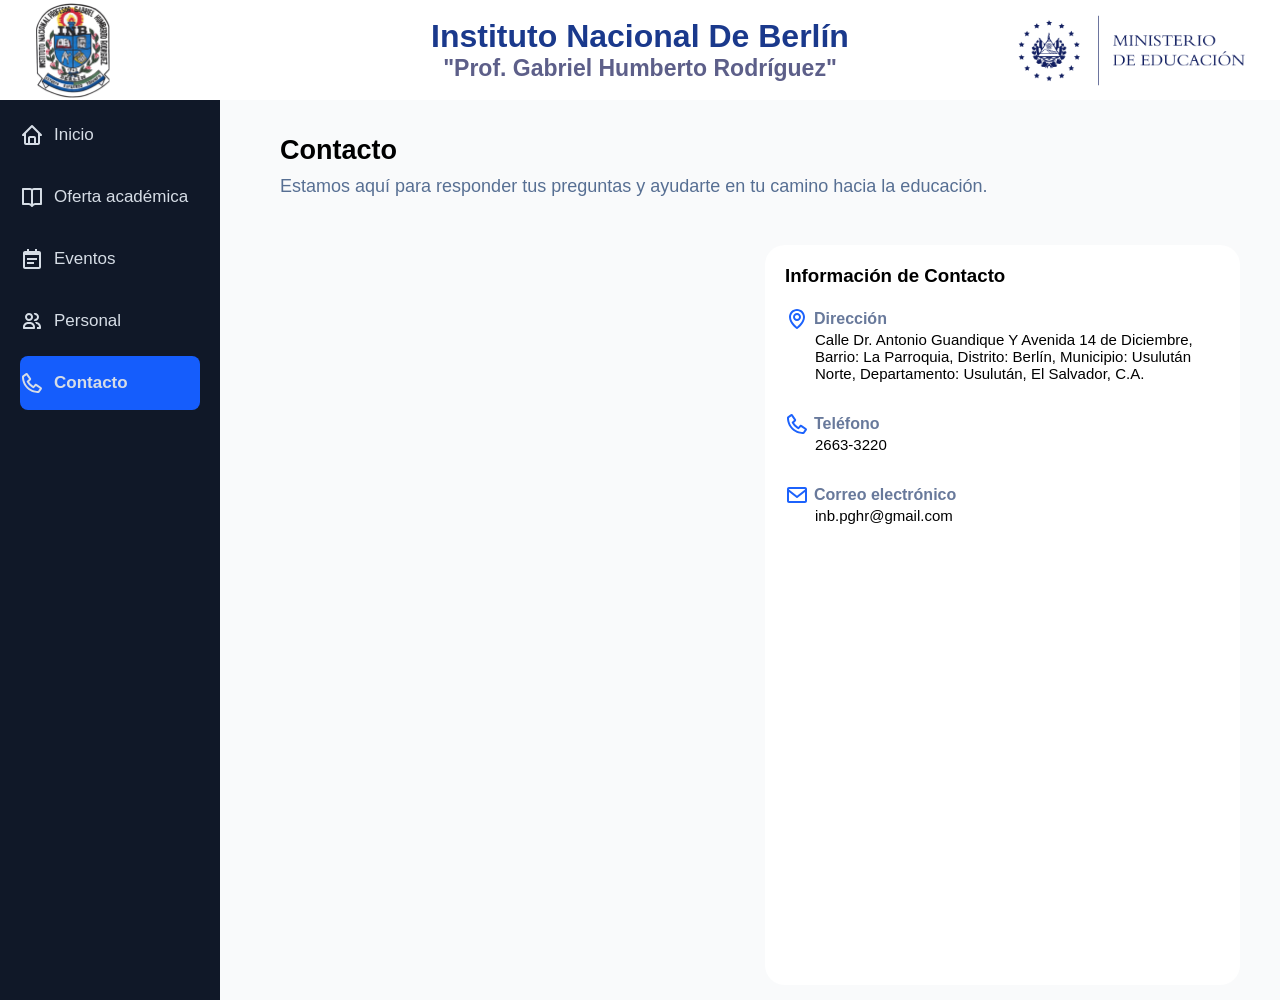
==== contacto.html @ c7dd3404 "Add files via upload" ====
<!DOCTYPE html>
<html lang="es">
<head>
    <meta charset="UTF-8">
    <meta name="viewport" content="width=device-width, initial-scale=1.0">
    <title>INB</title>
    <link rel="stylesheet" href="css/styles.css">
    <link rel="shortcut icon" href="images/favicon.png" type="image/png">
</head>

<body class="layout">
    <header class="header">

        <img class="logo_inb logo" src="images/inb_logo.png" alt="Logo del instituto nacional de berlin profesor gabriel humberto rodriguez">
        
        <div class="nombre_institucion">
            <h1>Instituto Nacional De Berlín</h1>
            <h2>"Prof. Gabriel Humberto Rodríguez"</h2>
        </div>
        
        <img class="logo_mined logo" src="images/mined_sv.png" alt="Logo del MINED El Salvador">

        <button class="menu_toggle" aria-label="Abrir menú">
            ☰
        </button>
    </header>

    <nav class="menu_lateral">
        <ul>
            <li><a href="index.html"> <img src="images/inicio.svg" alt="inicio"> Inicio</a></li>
            <li><a href="oferta-academica.html"> <img src="images/oferta_academica.svg" alt="oferta academica"> Oferta académica</a></li>
            <li><a href="eventos.html"> <img src="images/eventos.svg" alt="eventos"> Eventos</a></li>
            <li><a href="personal.html"> <img src="images/personal.svg" alt="personal"> Personal</a></li>
            <li><a class="active" href="#"> <img src="images/contacto.svg" alt="contacto"> Contacto</a></li>
        </ul>
    </nav>
    
    <main class="contenido_contacto">
        
        <section class="contacto_descripcion">
            <h2>Contacto</h2>
            <p>Estamos aquí para responder tus preguntas y ayudarte en tu camino hacia la educación.</p>
        </section>
        
        <section class="info_contacto">
            <h3>Información de Contacto</h3>
            
            <h4> <img src="images/direccion.svg" alt="direccion"> Dirección</h4>
            <p>Calle Dr. Antonio Guandique Y Avenida 14 de Diciembre, Barrio: La Parroquia, Distrito: Berlín, Municipio: Usulután Norte, Departamento: Usulután, El Salvador, C.A.</p>
            
            <h4> <img src="images/telefono.svg" alt="contacto"> Teléfono</h4>
            <p>2663-3220</p>
            
            <h4> <img src="images/correo.svg" alt="correo electronico"> Correo electrónico</h4>
            <p>inb.pghr@gmail.com</p>      
        </section>
        
        <section class="mapa">
            <iframe src="https://www.google.com/maps/embed?pb=!1m18!1m12!1m3!1d3879.609036687042!2d-88.5283586!3d13.498172!2m3!1f0!2f0!3f0!3m2!1i1024!2i768!4f13.1!3m3!1m2!1s0x8f7b4b3cc3d7eb8f%3A0x97691fcb3e948eec!2sInstituto%20Nacional%20De%20Berl%C3%ADn.%20Prof.%20Gabriel%20Humberto%20Rodriguez!5e0!3m2!1ses!2ssv!4v1771269172044!5m2!1ses!2ssv" style="border:0;" allowfullscreen="" loading="lazy" referrerpolicy="no-referrer-when-downgrade"></iframe>
        </section>
        
    </main>
    <script src="js/script.js"></script>
</body>
</html>
---- css/styles.css ----
* {
    margin: 0;
}

body {
    background-color: #F9FAFB;
}

.layout {
    display: grid;
    grid-template-columns: 1fr;
    grid-template-rows: 100px 1fr;
    grid-template-areas: "header"
                         "contenido";
    min-height: 100vh;
}

.header { grid-area: header; }
.contenido { grid-area: contenido; }

.header {
    background-color: #fff;
    position: relative;
    display: flex;
    align-items: center;
    justify-content: center;
    padding: 12px 16px;
}

.logo {
    position: absolute;
    max-height: 48px;
    width: auto;
}

.logo_inb {
    left: 16px;
}

.logo_mined {
    right: 8px;
    width: 80px;
}

.nombre_institucion {
    font-family: Arial, Helvetica, sans-serif;
    font-size: 8px;
}

.nombre_institucion h1 {
    color: #1A398C;
    text-align: center;
}

.nombre_institucion h2 {
    color: #5D5F89;
    text-align: center;
}

/* Sección del menú */

.menu_lateral {
    position: absolute;
    top: 100px; /* altura del header */
    left: 0;
    width: 100%;
    background: #101828;
    display: none;
    z-index: 1000;
}

.menu_lateral.active {
    display: block;
}

.menu_toggle {
    position: absolute;
    top: 55px;
    right: 10px;
    background: none;
    border: none;
    font-size: 28px;
    cursor: pointer;
}

.menu_lateral ul {
    list-style: none;
    padding: 0 0 10px 20px;
}

.menu_lateral a {
    color: #D6DDE6;
    font-family: Arial, Helvetica, sans-serif;
    display: flex;
    align-items: center;
    gap: 10px;
    text-decoration: none;
    padding: 15px 0 15px 0;
    margin-top: 8px;
    border-radius: 8px;
}

.menu_lateral a.active {
    background-color: #155DFC;
    font-weight: 600;
    margin-right: 20px;
}

/* Sección de Inicio */

.bienvenida {
    background-image: linear-gradient(rgba(0, 0, 0, 0.6)), url(../images/inb_fondo.jpg);
    background-size: cover;
    background-position: center;
    background-repeat: no-repeat;
    min-height: 300px;
    display: flex;
    flex-direction: column;
    justify-content: center;
    align-items: center;
    color: #FFFFFF;
    text-align: center;
}

.bienvenida h2 {
    font-family: Arial, Helvetica, sans-serif;
    font-size: 30px;
    margin: 5px;
}

.bienvenida p {
    font-family: Arial, Helvetica, sans-serif;
    font-size: 20px;
    margin: 1px;
}

.contenedor_tarjetas {
    display: grid;
    gap: 40px;
    padding: 32px 16px;
}

.contenedor_mision {
    background-color: #FFFFFF;
    padding: 20px;
    border-radius: 10px;
}

.contenedor_mision h2 {
    font-family: Arial, Helvetica, sans-serif;
    font-size: 30px;
    text-align: center;
    padding: 30px 0 20px 0;
}

.contenedor_mision p {
    font-family: Arial, Helvetica, sans-serif;
    font-size: 18px;
    text-align: center;
    padding: 0 15px 30px 15px;
}

.contenedor_vision {
    background-color: #FFFFFF;
    padding: 20px;
    border-radius: 10px;
}

.contenedor_vision h2 {
    font-family: Arial, Helvetica, sans-serif;
    font-size: 30px;
    text-align: center;
    padding: 30px 0 20px 0;
}

.contenedor_vision p {
    font-family: Arial, Helvetica, sans-serif;
    font-size: 18px;
    text-align: center;
    padding: 0 15px 30px 15px;
}

/* Sección de Oferta Accadémica */

.contenido_oferta_academica {
    display: flex;
    justify-content: center;
    font-family: Arial, Helvetica, sans-serif;
    font-size: 20px;
}

.proximamente {
    padding-top: 70px;
}

/* Sección de contacto */

.contenido_contacto {
    display: flex;
    flex-direction: column;
    gap: 30px;
    margin: 15px;
}

iframe {
    width: 100%;
    height: 350px;
    border-radius: 20px;
}

.info_contacto {
    box-sizing: border-box;
    font-family: Arial, Helvetica, sans-serif;
    min-height: 300px;
    background-color: #fff;
    padding: 20px;
    border-radius: 20px;
}

.info_contacto h3 {
    margin-bottom: 20px;
}

.info_contacto h4 {
    display: flex;
    align-items: center;
    gap: 5px;
    color: #68799B;
}

.info_contacto p {
    margin-bottom: 30px;
    font-size: 15px;
    padding-left: 30px;
}

.contacto_descripcion {
    font-family: Arial, Helvetica, sans-serif;
    padding: 20px;
}

.contacto_descripcion h2 {
    font-size: 21px;
}

.contacto_descripcion p {
    font-size: 15px;
    color: #576F93;
    margin-top: 10px;
    
}

/* Versión para teléfonos */

@media (min-width: 768px) {
    .layout {
        grid-template-columns: 220px 1fr;
        grid-template-rows: 100px 1fr;
        grid-template-areas: "header header"
                             "menu contenido";
    }

    .logo {
        min-height: 70px;
    }

    .logo_mined {
        width: 170px;
    }

    .menu_toggle {
        display: none;
    }

    .menu_lateral {
        display: block;
        background-color: #101828;
        position: sticky;
        top: 0;
        min-height: 100vh;
        align-self: start;
    }

    .nombre_institucion {
        font-size: 12px;
    }

    .nombre_institucion h2 {
        font-size: 18px;
    }

    .contacto_descripcion p {
        font-size: 17px;
    }
}

/* Versión para tablets */

@media (min-width: 1024px) {
    .logo {
        min-height: 80px;
    }

    .logo_mined {
        width: 190px;
    }

    .nombre_institucion {
        font-size: 16px;
    }

    .nombre_institucion h2 {
        font-size: 23px;
    }

    .bienvenida {
        min-height: 400px;
    }

    .bienvenida h2 {
        font-size: 40px;
    }

    .bienvenida p {
        font-size: 30px;
    }

    .contenedor_mision h2 {
        font-size: 40px;
    }

    .contenedor_mision p {
        font-size: 25px;
    }

    .contenedor_vision h2 {
        font-size: 40px;
    }

    .contenedor_vision p {
        font-size: 25px;
    }

    .contacto_descripcion h2 {
        font-size: 25px;
    }

    .contacto_descripcion p {
        font-size: 17px;
    }
}

/* Versión de Escritorio */

@media (min-width: 1200px) {
    .logo {
        min-height: 95px;
    }

    .logo_inb {
        padding-left: 20px;
    }

    .logo_mined {
        width: 240px;
        padding-right: 20px;
    }

    .nombre_institucion h2 {
        font-size: 23px;
    }

    .bienvenida {
        min-height: 500px
    }

    .bienvenida h2 {
        font-size: 45px;
    }

    .bienvenida p {
        font-size: 35px;
    }

    .menu_lateral a {
        font-size: 17px;
    }

    .menu_lateral a:hover {
        background: #155DFC;
        margin-right: 20px;
    }

    .contenido_contacto {
        display: grid;
        grid-template-columns: 1fr 1fr;
        grid-template-rows: 100px 1fr;
        grid-template-areas: 
        "descripcion descripcion"
        "mapa info";
        margin: 15px 40px 15px 40px;
    }

    .contacto_descripcion { 
        grid-area: descripcion;
    }

    .contacto_descripcion h2 {
        font-size: 27px;
    }

    .contacto_descripcion p {
        font-size: 18px;
    }

    .info_contacto {
        grid-area: info;
        min-height: 650px;
    }

    iframe {
        grid-area: mapa;
        height: 650px;
    }
}
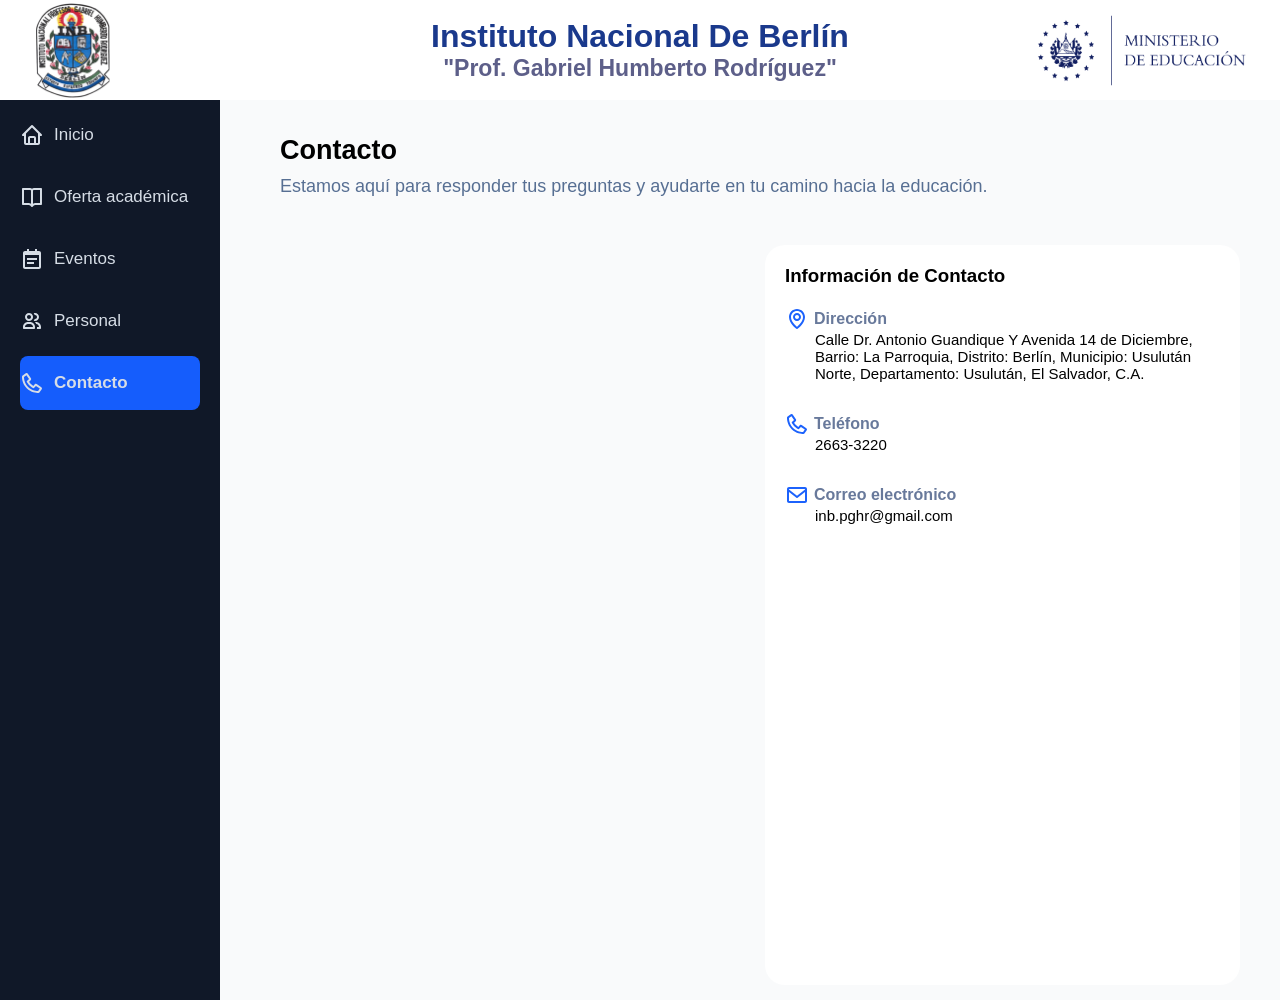
==== commit 2e6c5c19: "Actualización del sitio web, oferta académica, personal" ====
--- a/contacto.html
+++ b/contacto.html
@@ -1,65 +1,74 @@
-<!DOCTYPE html>
-<html lang="es">
-<head>
-    <meta charset="UTF-8">
-    <meta name="viewport" content="width=device-width, initial-scale=1.0">
-    <title>INB</title>
-    <link rel="stylesheet" href="css/styles.css">
-    <link rel="shortcut icon" href="images/favicon.png" type="image/png">
-</head>
-
-<body class="layout">
-    <header class="header">
-
-        <img class="logo_inb logo" src="images/inb_logo.png" alt="Logo del instituto nacional de berlin profesor gabriel humberto rodriguez">
-        
-        <div class="nombre_institucion">
-            <h1>Instituto Nacional De Berlín</h1>
-            <h2>"Prof. Gabriel Humberto Rodríguez"</h2>
-        </div>
-        
-        <img class="logo_mined logo" src="images/mined_sv.png" alt="Logo del MINED El Salvador">
-
-        <button class="menu_toggle" aria-label="Abrir menú">
-            ☰
-        </button>
-    </header>
-
-    <nav class="menu_lateral">
-        <ul>
-            <li><a href="index.html"> <img src="images/inicio.svg" alt="inicio"> Inicio</a></li>
-            <li><a href="oferta-academica.html"> <img src="images/oferta_academica.svg" alt="oferta academica"> Oferta académica</a></li>
-            <li><a href="eventos.html"> <img src="images/eventos.svg" alt="eventos"> Eventos</a></li>
-            <li><a href="personal.html"> <img src="images/personal.svg" alt="personal"> Personal</a></li>
-            <li><a class="active" href="#"> <img src="images/contacto.svg" alt="contacto"> Contacto</a></li>
-        </ul>
-    </nav>
-    
-    <main class="contenido_contacto">
-        
-        <section class="contacto_descripcion">
-            <h2>Contacto</h2>
-            <p>Estamos aquí para responder tus preguntas y ayudarte en tu camino hacia la educación.</p>
-        </section>
-        
-        <section class="info_contacto">
-            <h3>Información de Contacto</h3>
-            
-            <h4> <img src="images/direccion.svg" alt="direccion"> Dirección</h4>
-            <p>Calle Dr. Antonio Guandique Y Avenida 14 de Diciembre, Barrio: La Parroquia, Distrito: Berlín, Municipio: Usulután Norte, Departamento: Usulután, El Salvador, C.A.</p>
-            
-            <h4> <img src="images/telefono.svg" alt="contacto"> Teléfono</h4>
-            <p>2663-3220</p>
-            
-            <h4> <img src="images/correo.svg" alt="correo electronico"> Correo electrónico</h4>
-            <p>inb.pghr@gmail.com</p>      
-        </section>
-        
-        <section class="mapa">
-            <iframe src="https://www.google.com/maps/embed?pb=!1m18!1m12!1m3!1d3879.609036687042!2d-88.5283586!3d13.498172!2m3!1f0!2f0!3f0!3m2!1i1024!2i768!4f13.1!3m3!1m2!1s0x8f7b4b3cc3d7eb8f%3A0x97691fcb3e948eec!2sInstituto%20Nacional%20De%20Berl%C3%ADn.%20Prof.%20Gabriel%20Humberto%20Rodriguez!5e0!3m2!1ses!2ssv!4v1771269172044!5m2!1ses!2ssv" style="border:0;" allowfullscreen="" loading="lazy" referrerpolicy="no-referrer-when-downgrade"></iframe>
-        </section>
-        
-    </main>
-    <script src="js/script.js"></script>
-</body>
+<!DOCTYPE html>
+<html lang="es">
+<head>
+    <meta charset="UTF-8">
+    <meta name="viewport" content="width=device-width, initial-scale=1.0">
+    <title>INB</title>
+    <link rel="stylesheet" href="css/styles.css">
+    <link rel="shortcut icon" href="images/favicon.png" type="image/png">
+     <!-- Google tag (gtag.js) -->
+    <script async src="https://www.googletagmanager.com/gtag/js?id=G-KY0GJV444V"></script>
+    <script>
+      window.dataLayer = window.dataLayer || [];
+      function gtag(){dataLayer.push(arguments);}
+      gtag('js', new Date());
+    
+      gtag('config', 'G-KY0GJV444V');
+    </script>
+</head>
+
+<body class="layout">
+    <header class="header">
+
+        <img class="logo_inb logo" src="images/inb_logo.png" alt="Logo del instituto nacional de berlin profesor gabriel humberto rodriguez">
+        
+        <div class="nombre_institucion">
+            <h1>Instituto Nacional De Berlín</h1>
+            <h2>"Prof. Gabriel Humberto Rodríguez"</h2>
+        </div>
+        
+        <img class="logo_mined logo" src="images/mined_sv.png" alt="Logo del MINED El Salvador">
+
+        <button class="menu_toggle" aria-label="Abrir menú">
+            ☰
+        </button>
+    </header>
+
+    <nav class="menu_lateral">
+        <ul>
+            <li><a href="index.html"> <img src="images/inicio.svg" alt="inicio"> Inicio</a></li>
+            <li><a href="oferta-academica.html"> <img src="images/oferta_academica.svg" alt="oferta academica"> Oferta académica</a></li>
+            <li><a href="eventos.html"> <img src="images/eventos.svg" alt="eventos"> Eventos</a></li>
+            <li><a href="personal.html"> <img src="images/personal.svg" alt="personal"> Personal</a></li>
+            <li><a class="active" href="#"> <img src="images/contacto.svg" alt="contacto"> Contacto</a></li>
+        </ul>
+    </nav>
+    
+    <main class="contenido_contacto">
+        
+        <section class="contacto_descripcion">
+            <h2>Contacto</h2>
+            <p>Estamos aquí para responder tus preguntas y ayudarte en tu camino hacia la educación.</p>
+        </section>
+        
+        <section class="info_contacto">
+            <h3>Información de Contacto</h3>
+            
+            <h4> <img src="images/direccion.svg" alt="direccion"> Dirección</h4>
+            <p>Calle Dr. Antonio Guandique Y Avenida 14 de Diciembre, Barrio: La Parroquia, Distrito: Berlín, Municipio: Usulután Norte, Departamento: Usulután, El Salvador, C.A.</p>
+            
+            <h4> <img src="images/telefono.svg" alt="contacto"> Teléfono</h4>
+            <p>2663-3220</p>
+            
+            <h4> <img src="images/correo.svg" alt="correo electronico"> Correo electrónico</h4>
+            <p>inb.pghr@gmail.com</p>      
+        </section>
+        
+        <section class="mapa">
+            <iframe src="https://www.google.com/maps/embed?pb=!1m18!1m12!1m3!1d3879.609036687042!2d-88.5283586!3d13.498172!2m3!1f0!2f0!3f0!3m2!1i1024!2i768!4f13.1!3m3!1m2!1s0x8f7b4b3cc3d7eb8f%3A0x97691fcb3e948eec!2sInstituto%20Nacional%20De%20Berl%C3%ADn.%20Prof.%20Gabriel%20Humberto%20Rodriguez!5e0!3m2!1ses!2ssv!4v1771269172044!5m2!1ses!2ssv" style="border:0;" allowfullscreen="" loading="lazy" referrerpolicy="no-referrer-when-downgrade"></iframe>
+        </section>
+        
+    </main>
+    <script src="js/script.js"></script>
+</body>
 </html>
--- a/css/styles.css
+++ b/css/styles.css
@@ -1,425 +1,542 @@
-* {
-    margin: 0;
-}
-
-body {
-    background-color: #F9FAFB;
-}
-
-.layout {
-    display: grid;
-    grid-template-columns: 1fr;
-    grid-template-rows: 100px 1fr;
-    grid-template-areas: "header"
-                         "contenido";
-    min-height: 100vh;
-}
-
-.header { grid-area: header; }
-.contenido { grid-area: contenido; }
-
-.header {
-    background-color: #fff;
-    position: relative;
-    display: flex;
-    align-items: center;
-    justify-content: center;
-    padding: 12px 16px;
-}
-
-.logo {
-    position: absolute;
-    max-height: 48px;
-    width: auto;
-}
-
-.logo_inb {
-    left: 16px;
-}
-
-.logo_mined {
-    right: 8px;
-    width: 80px;
-}
-
-.nombre_institucion {
-    font-family: Arial, Helvetica, sans-serif;
-    font-size: 8px;
-}
-
-.nombre_institucion h1 {
-    color: #1A398C;
-    text-align: center;
-}
-
-.nombre_institucion h2 {
-    color: #5D5F89;
-    text-align: center;
-}
-
-/* Sección del menú */
-
-.menu_lateral {
-    position: absolute;
-    top: 100px; /* altura del header */
-    left: 0;
-    width: 100%;
-    background: #101828;
-    display: none;
-    z-index: 1000;
-}
-
-.menu_lateral.active {
-    display: block;
-}
-
-.menu_toggle {
-    position: absolute;
-    top: 55px;
-    right: 10px;
-    background: none;
-    border: none;
-    font-size: 28px;
-    cursor: pointer;
-}
-
-.menu_lateral ul {
-    list-style: none;
-    padding: 0 0 10px 20px;
-}
-
-.menu_lateral a {
-    color: #D6DDE6;
-    font-family: Arial, Helvetica, sans-serif;
-    display: flex;
-    align-items: center;
-    gap: 10px;
-    text-decoration: none;
-    padding: 15px 0 15px 0;
-    margin-top: 8px;
-    border-radius: 8px;
-}
-
-.menu_lateral a.active {
-    background-color: #155DFC;
-    font-weight: 600;
-    margin-right: 20px;
-}
-
-/* Sección de Inicio */
-
-.bienvenida {
-    background-image: linear-gradient(rgba(0, 0, 0, 0.6)), url(../images/inb_fondo.jpg);
-    background-size: cover;
-    background-position: center;
-    background-repeat: no-repeat;
-    min-height: 300px;
-    display: flex;
-    flex-direction: column;
-    justify-content: center;
-    align-items: center;
-    color: #FFFFFF;
-    text-align: center;
-}
-
-.bienvenida h2 {
-    font-family: Arial, Helvetica, sans-serif;
-    font-size: 30px;
-    margin: 5px;
-}
-
-.bienvenida p {
-    font-family: Arial, Helvetica, sans-serif;
-    font-size: 20px;
-    margin: 1px;
-}
-
-.contenedor_tarjetas {
-    display: grid;
-    gap: 40px;
-    padding: 32px 16px;
-}
-
-.contenedor_mision {
-    background-color: #FFFFFF;
-    padding: 20px;
-    border-radius: 10px;
-}
-
-.contenedor_mision h2 {
-    font-family: Arial, Helvetica, sans-serif;
-    font-size: 30px;
-    text-align: center;
-    padding: 30px 0 20px 0;
-}
-
-.contenedor_mision p {
-    font-family: Arial, Helvetica, sans-serif;
-    font-size: 18px;
-    text-align: center;
-    padding: 0 15px 30px 15px;
-}
-
-.contenedor_vision {
-    background-color: #FFFFFF;
-    padding: 20px;
-    border-radius: 10px;
-}
-
-.contenedor_vision h2 {
-    font-family: Arial, Helvetica, sans-serif;
-    font-size: 30px;
-    text-align: center;
-    padding: 30px 0 20px 0;
-}
-
-.contenedor_vision p {
-    font-family: Arial, Helvetica, sans-serif;
-    font-size: 18px;
-    text-align: center;
-    padding: 0 15px 30px 15px;
-}
-
-/* Sección de Oferta Accadémica */
-
-.contenido_oferta_academica {
-    display: flex;
-    justify-content: center;
-    font-family: Arial, Helvetica, sans-serif;
-    font-size: 20px;
-}
-
-.proximamente {
-    padding-top: 70px;
-}
-
-/* Sección de contacto */
-
-.contenido_contacto {
-    display: flex;
-    flex-direction: column;
-    gap: 30px;
-    margin: 15px;
-}
-
-iframe {
-    width: 100%;
-    height: 350px;
-    border-radius: 20px;
-}
-
-.info_contacto {
-    box-sizing: border-box;
-    font-family: Arial, Helvetica, sans-serif;
-    min-height: 300px;
-    background-color: #fff;
-    padding: 20px;
-    border-radius: 20px;
-}
-
-.info_contacto h3 {
-    margin-bottom: 20px;
-}
-
-.info_contacto h4 {
-    display: flex;
-    align-items: center;
-    gap: 5px;
-    color: #68799B;
-}
-
-.info_contacto p {
-    margin-bottom: 30px;
-    font-size: 15px;
-    padding-left: 30px;
-}
-
-.contacto_descripcion {
-    font-family: Arial, Helvetica, sans-serif;
-    padding: 20px;
-}
-
-.contacto_descripcion h2 {
-    font-size: 21px;
-}
-
-.contacto_descripcion p {
-    font-size: 15px;
-    color: #576F93;
-    margin-top: 10px;
-    
-}
-
-/* Versión para teléfonos */
-
-@media (min-width: 768px) {
-    .layout {
-        grid-template-columns: 220px 1fr;
-        grid-template-rows: 100px 1fr;
-        grid-template-areas: "header header"
-                             "menu contenido";
-    }
-
-    .logo {
-        min-height: 70px;
-    }
-
-    .logo_mined {
-        width: 170px;
-    }
-
-    .menu_toggle {
-        display: none;
-    }
-
-    .menu_lateral {
-        display: block;
-        background-color: #101828;
-        position: sticky;
-        top: 0;
-        min-height: 100vh;
-        align-self: start;
-    }
-
-    .nombre_institucion {
-        font-size: 12px;
-    }
-
-    .nombre_institucion h2 {
-        font-size: 18px;
-    }
-
-    .contacto_descripcion p {
-        font-size: 17px;
-    }
-}
-
-/* Versión para tablets */
-
-@media (min-width: 1024px) {
-    .logo {
-        min-height: 80px;
-    }
-
-    .logo_mined {
-        width: 190px;
-    }
-
-    .nombre_institucion {
-        font-size: 16px;
-    }
-
-    .nombre_institucion h2 {
-        font-size: 23px;
-    }
-
-    .bienvenida {
-        min-height: 400px;
-    }
-
-    .bienvenida h2 {
-        font-size: 40px;
-    }
-
-    .bienvenida p {
-        font-size: 30px;
-    }
-
-    .contenedor_mision h2 {
-        font-size: 40px;
-    }
-
-    .contenedor_mision p {
-        font-size: 25px;
-    }
-
-    .contenedor_vision h2 {
-        font-size: 40px;
-    }
-
-    .contenedor_vision p {
-        font-size: 25px;
-    }
-
-    .contacto_descripcion h2 {
-        font-size: 25px;
-    }
-
-    .contacto_descripcion p {
-        font-size: 17px;
-    }
-}
-
-/* Versión de Escritorio */
-
-@media (min-width: 1200px) {
-    .logo {
-        min-height: 95px;
-    }
-
-    .logo_inb {
-        padding-left: 20px;
-    }
-
-    .logo_mined {
-        width: 240px;
-        padding-right: 20px;
-    }
-
-    .nombre_institucion h2 {
-        font-size: 23px;
-    }
-
-    .bienvenida {
-        min-height: 500px
-    }
-
-    .bienvenida h2 {
-        font-size: 45px;
-    }
-
-    .bienvenida p {
-        font-size: 35px;
-    }
-
-    .menu_lateral a {
-        font-size: 17px;
-    }
-
-    .menu_lateral a:hover {
-        background: #155DFC;
-        margin-right: 20px;
-    }
-
-    .contenido_contacto {
-        display: grid;
-        grid-template-columns: 1fr 1fr;
-        grid-template-rows: 100px 1fr;
-        grid-template-areas: 
-        "descripcion descripcion"
-        "mapa info";
-        margin: 15px 40px 15px 40px;
-    }
-
-    .contacto_descripcion { 
-        grid-area: descripcion;
-    }
-
-    .contacto_descripcion h2 {
-        font-size: 27px;
-    }
-
-    .contacto_descripcion p {
-        font-size: 18px;
-    }
-
-    .info_contacto {
-        grid-area: info;
-        min-height: 650px;
-    }
-
-    iframe {
-        grid-area: mapa;
-        height: 650px;
-    }
+* {
+    margin: 0;
+    box-sizing: border-box;
+}
+
+body {
+    background-color: #F9FAFB;
+}
+
+.layout {
+    display: grid;
+    grid-template-columns: 1fr;
+    grid-template-rows: 100px 1fr;
+    grid-template-areas: "header"
+                         "contenido";
+    min-height: 100vh;
+}
+
+.header { grid-area: header; }
+.contenido { grid-area: contenido; }
+
+.header {
+    background-color: #fff;
+    position: relative;
+    display: flex;
+    align-items: center;
+    justify-content: center;
+    padding: 12px 16px;
+}
+
+.logo {
+    position: absolute;
+    max-height: 48px;
+    width: auto;
+}
+
+.logo_inb {
+    left: 16px;
+}
+
+.logo_mined {
+    right: 8px;
+    width: 80px;
+}
+
+.nombre_institucion {
+    font-family: Arial, Helvetica, sans-serif;
+    font-size: 8px;
+}
+
+.nombre_institucion h1 {
+    color: #1A398C;
+    text-align: center;
+}
+
+.nombre_institucion h2 {
+    color: #5D5F89;
+    text-align: center;
+}
+
+/* Sección del menú */
+
+.menu_lateral {
+    position: absolute;
+    top: 100px; /* altura del header */
+    left: 0;
+    width: 100%;
+    background: #101828;
+    display: none;
+    z-index: 1000;
+}
+
+.menu_lateral.active {
+    display: block;
+}
+
+.menu_toggle {
+    position: absolute;
+    top: 55px;
+    right: 10px;
+    background: none;
+    border: none;
+    font-size: 28px;
+    cursor: pointer;
+}
+
+.menu_lateral ul {
+    list-style: none;
+    padding: 0 0 10px 20px;
+}
+
+.menu_lateral a {
+    color: #D6DDE6;
+    font-family: Arial, Helvetica, sans-serif;
+    display: flex;
+    align-items: center;
+    gap: 10px;
+    text-decoration: none;
+    padding: 15px 0 15px 0;
+    margin-top: 8px;
+    border-radius: 8px;
+}
+
+.menu_lateral a.active {
+    background-color: #155DFC;
+    font-weight: 600;
+    margin-right: 20px;
+}
+
+/* Sección de Inicio */
+
+.bienvenida {
+    background-image: linear-gradient(rgba(0, 0, 0, 0.6)), url(../images/inb_fondo.jpg);
+    background-size: cover;
+    background-position: center;
+    background-repeat: no-repeat;
+    min-height: 300px;
+    display: flex;
+    flex-direction: column;
+    justify-content: center;
+    align-items: center;
+    color: #FFFFFF;
+    text-align: center;
+}
+
+.bienvenida h2 {
+    font-family: Arial, Helvetica, sans-serif;
+    font-size: 30px;
+    margin: 5px;
+}
+
+.bienvenida p {
+    font-family: Arial, Helvetica, sans-serif;
+    font-size: 20px;
+    margin: 1px;
+}
+
+.contenedor_tarjetas {
+    display: grid;
+    gap: 40px;
+    padding: 32px 16px;
+}
+
+.contenedor_mision {
+    background-color: #FFFFFF;
+    padding: 20px;
+    border-radius: 10px;
+}
+
+.contenedor_mision h2 {
+    font-family: Arial, Helvetica, sans-serif;
+    font-size: 30px;
+    text-align: center;
+    padding: 30px 0 20px 0;
+}
+
+.contenedor_mision p {
+    font-family: Arial, Helvetica, sans-serif;
+    font-size: 18px;
+    text-align: center;
+    padding: 0 15px 30px 15px;
+}
+
+.contenedor_vision {
+    background-color: #FFFFFF;
+    padding: 20px;
+    border-radius: 10px;
+}
+
+.contenedor_vision h2 {
+    font-family: Arial, Helvetica, sans-serif;
+    font-size: 30px;
+    text-align: center;
+    padding: 30px 0 20px 0;
+}
+
+.contenedor_vision p {
+    font-family: Arial, Helvetica, sans-serif;
+    font-size: 18px;
+    text-align: center;
+    padding: 0 15px 30px 15px;
+}
+
+/* Sección de Oferta Accadémica */
+
+.contenido_oferta_academica {
+    display: flex;
+    flex-direction: column;
+    align-items: center;
+    gap: 40px;
+    margin: 20px 15px 0 15px;
+}
+
+.info_academica {
+    display: flex;
+    flex-direction: column;
+    align-items: center;
+    text-align: center;
+    font-family: Arial, Helvetica, sans-serif;
+    max-width: 370px;
+    min-height: 400px;
+    background-color: #FFFFFF;
+    border-radius: 20px;
+    padding: 25px 15px 25px 15px;
+    margin-top: 25px;
+}
+
+.info_academica img {
+    width: 125px;
+}
+
+.info_academica h2 {
+    font-size: 30px;
+    margin-bottom: 15px;
+}
+
+.info_academica p {
+    font-size: 18px;
+    text-align: justify;
+}
+
+/* Sección de Personal */
+
+.contenido_personal {
+    display: flex;
+    flex-direction: column;
+    align-items: center;
+    margin: 20px 15px 0 15px;
+    font-family: Arial, Helvetica, sans-serif;
+}
+
+.contenedor_director {
+    display: flex;
+    flex-direction: column;
+    gap: 40px;
+    text-align: center;
+    margin-bottom: 40px;
+}
+
+.contenedor_director h2 {
+    color: #68799B;
+    margin-bottom: -25px;
+}
+
+.contenedor_card {
+    display: flex;
+    flex-direction: column;
+    gap: 25px;
+
+}
+
+.card_personal {
+    /* width: 340px; */
+    text-align: center;
+    background-color: #FFFFFF;
+    border-radius: 20px;
+    padding: 25px 15px;
+}
+
+.card_personal img {
+    width: 125px;
+    margin-bottom: 5px;
+}
+
+.card_personal h3 {
+    font-size: 20px;
+    margin-bottom: 10px;
+}
+
+.card_personal p {
+    font-size: 17px;
+    margin-bottom: 3px;
+    /* max-width: 300px; */
+    text-align: start;
+    /* padding-left: 25px; */
+}
+
+span {
+    font-weight: bold;
+}
+
+/* Sección de contacto */
+
+.contenido_contacto {
+    display: flex;
+    flex-direction: column;
+    gap: 30px;
+    margin: 15px;
+}
+
+iframe {
+    width: 100%;
+    height: 350px;
+    border-radius: 20px;
+}
+
+.info_contacto {
+    box-sizing: border-box;
+    font-family: Arial, Helvetica, sans-serif;
+    min-height: 300px;
+    background-color: #fff;
+    padding: 20px;
+    border-radius: 20px;
+}
+
+.info_contacto h3 {
+    margin-bottom: 20px;
+}
+
+.info_contacto h4 {
+    display: flex;
+    align-items: center;
+    gap: 5px;
+    color: #68799B;
+}
+
+.info_contacto p {
+    margin-bottom: 30px;
+    font-size: 15px;
+    padding-left: 30px;
+}
+
+.contacto_descripcion {
+    font-family: Arial, Helvetica, sans-serif;
+    padding: 20px;
+}
+
+.contacto_descripcion h2 {
+    font-size: 21px;
+}
+
+.contacto_descripcion p {
+    font-size: 15px;
+    color: #576F93;
+    margin-top: 10px;
+    
+}
+
+/* Versión para teléfonos */
+
+@media (min-width: 768px) {
+    .layout {
+        grid-template-columns: 220px 1fr;
+        grid-template-rows: 100px 1fr;
+        grid-template-areas: "header header"
+                             "menu contenido";
+    }
+
+    .logo {
+        min-height: 70px;
+    }
+
+    .logo_mined {
+        width: 170px;
+    }
+
+    .menu_toggle {
+        display: none;
+    }
+
+    .menu_lateral {
+        display: block;
+        background-color: #101828;
+        position: sticky;
+        top: 0;
+        min-height: 100vh;
+        align-self: start;
+    }
+
+    .nombre_institucion {
+        font-size: 12px;
+    }
+
+    .nombre_institucion h2 {
+        font-size: 18px;
+    }
+
+    .contacto_descripcion p {
+        font-size: 17px;
+    }
+
+}
+
+/* Versión para tablets */
+
+@media (min-width: 1024px) {
+    .logo {
+        min-height: 80px;
+    }
+
+    .logo_mined {
+        width: 190px;
+    }
+
+    .nombre_institucion {
+        font-size: 16px;
+    }
+
+    .nombre_institucion h2 {
+        font-size: 23px;
+    }
+
+    .bienvenida {
+        min-height: 400px;
+    }
+
+    .bienvenida h2 {
+        font-size: 40px;
+    }
+
+    .bienvenida p {
+        font-size: 30px;
+    }
+
+    .contenedor_mision h2 {
+        font-size: 40px;
+    }
+
+    .contenedor_mision p {
+        font-size: 25px;
+    }
+
+    .contenedor_vision h2 {
+        font-size: 40px;
+    }
+
+    .contenedor_vision p {
+        font-size: 25px;
+    }
+
+    /* Sección de Oferta Académica */
+
+    .contenido_oferta_academica {
+        flex-direction: row;
+        align-items: start;
+        justify-content: center;
+    }
+
+
+    /* Sección de Personal */
+
+    .contenedor_director h2 {
+        font-size: 31px;
+        /* text-align: start; */
+    }
+    
+    .contenedor_card {
+        display: flex;
+        flex-direction: row;
+        justify-content: center;
+        align-content: center;
+        flex-wrap: wrap;
+        gap: 25px;
+
+   }
+
+    /* Sección de Contacto */
+
+    .contacto_descripcion h2 {
+        font-size: 25px;
+    }
+
+    .contacto_descripcion p {
+        font-size: 17px;
+    }
+}
+
+/* Versión de Escritorio */
+
+@media (min-width: 1200px) {
+    .logo {
+        min-height: 95px;
+    }
+
+    .logo_inb {
+        padding-left: 20px;
+    }
+
+    .logo_mined {
+        width: 240px;
+        padding-right: 20px;
+    }
+
+    .nombre_institucion h2 {
+        font-size: 23px;
+    }
+
+    .bienvenida {
+        min-height: 500px
+    }
+
+    .bienvenida h2 {
+        font-size: 45px;
+    }
+
+    .bienvenida p {
+        font-size: 35px;
+    }
+
+    .menu_lateral a {
+        font-size: 17px;
+    }
+
+    .menu_lateral a:hover {
+        background: #155DFC;
+        margin-right: 20px;
+    }
+
+    /* Sección Contacto */
+
+    .contenido_contacto {
+        display: grid;
+        grid-template-columns: 1fr 1fr;
+        grid-template-rows: 100px 1fr;
+        grid-template-areas: 
+        "descripcion descripcion"
+        "mapa info";
+        margin: 15px 40px 15px 40px;
+    }
+
+    .contacto_descripcion { 
+        grid-area: descripcion;
+    }
+
+    .contacto_descripcion h2 {
+        font-size: 27px;
+    }
+
+    .contacto_descripcion p {
+        font-size: 18px;
+    }
+
+    .info_contacto {
+        grid-area: info;
+        min-height: 650px;
+    }
+
+    iframe {
+        grid-area: mapa;
+        height: 650px;
+    }
 }
